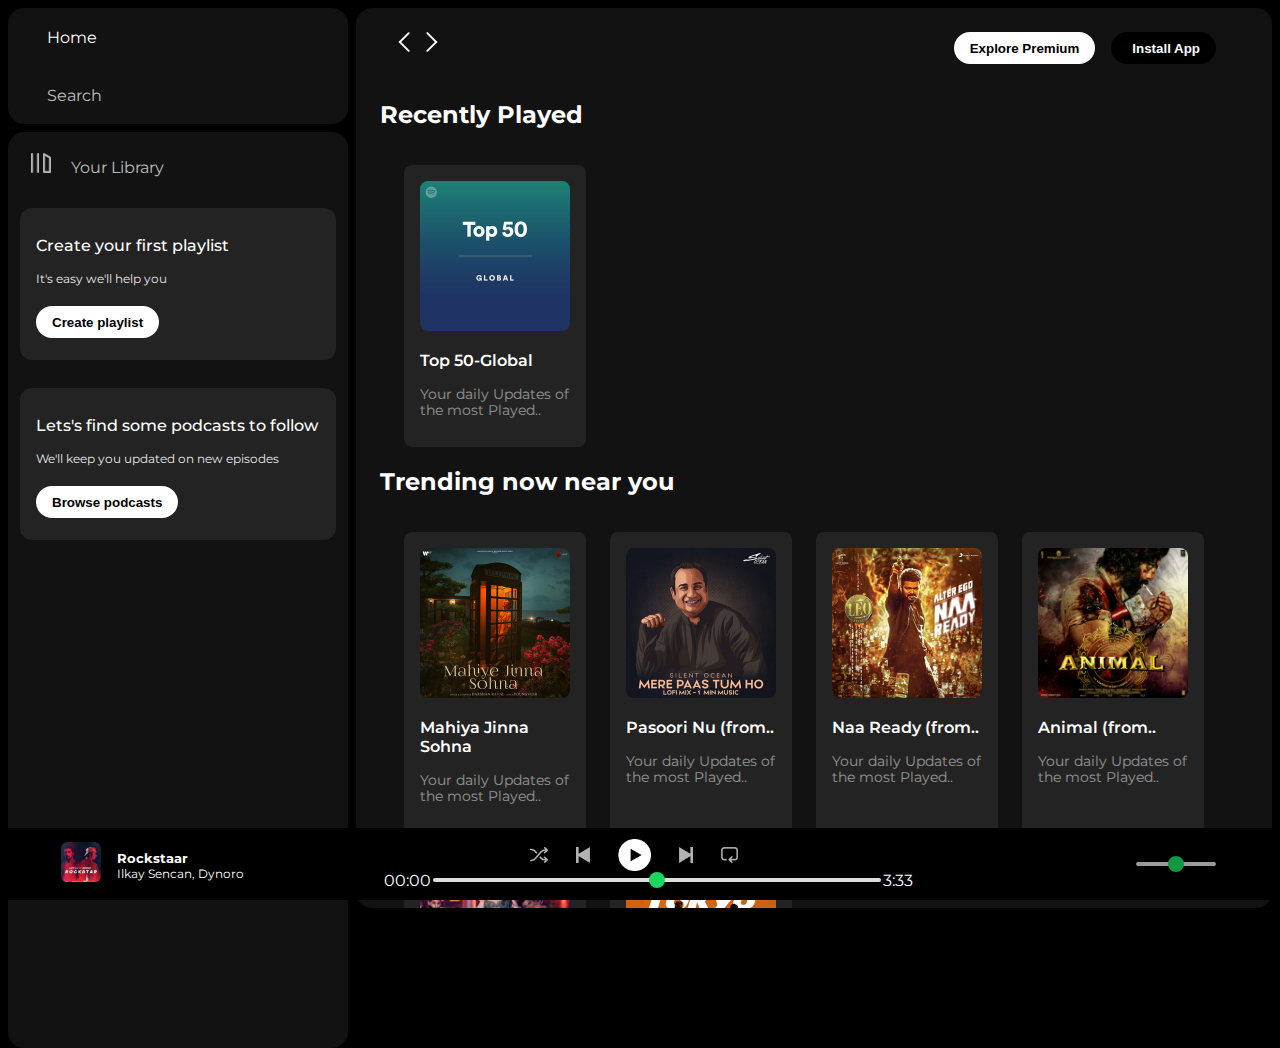
==== index.html @ a1e3c108 "name change" ====
<!DOCTYPE html>
<html lang="en">
<head>
    <meta charset="UTF-8">
    <meta name="viewport" content="width=device-width, initial-scale=1.0">
    <title>Spotify - Web Player: Music for everyone </title>
    <link rel="stylesheet" href="https://cdnjs.cloudflare.com/ajax/libs/font-awesome/6.6.0/css/all.min.css" integrity="sha512-Kc323vGBEqzTmouAECnVceyQqyqdsSiqLQISBL29aUW4U/M7pSPA/gEUZQqv1cwx4OnYxTxve5UMg5GT6L4JJg==" crossorigin="anonymous" referrerpolicy="no-referrer" />
    <link rel="icon" href="logo.png">
    <link rel="stylesheet" href="index.css">
    
    <link rel="preconnect" href="https://fonts.googleapis.com">
    <link rel="preconnect" href="https://fonts.gstatic.com" crossorigin>
    <link href="https://fonts.googleapis.com/css2?family=Montserrat:ital,wght@0,100..900;1,100..900&display=swap" rel="stylesheet">
</head>
<body>
    <div class="main" >
        <div class="sidebar">
            <div class="nav">
                <div class="nav-option" style="opacity: 1;">
                    <i class="fa-solid fa-house"></i>
                    <a href="#">Home</a>
                </div>
                <div class="nav-option">
                    <i class="fa-solid fa-magnifying-glass"></i>
                    <a href="#">Search</a>
                </div>
            </div>
            <div class="library">
                <div class="options">
                    <div class="lib-options nav-option" >
                        <img src="./Assests/library_icon.png">
                        <a href="#">Your Library</a>
                    </div>
                    <div class="icons">
                        <i class="fa-solid fa-plus"></i>
                        <i class="fa-solid fa-arrow-right"></i>
                    </div>
                </div>
                <div class="lib-box">
                    <div class="box">
                       <p class="box-p1">Create your first playlist</p>
                       <p class="box-p2">It's easy we'll help you </p>
                       <button class="badge">Create playlist</button>
                    </div>
                    <div class="box">
                        <p class="box-p1">Lets's find some podcasts to follow</p>
                        <p class="box-p2">We'll keep you updated on new episodes</p>
                        <button class="badge">Browse podcasts</button>
                     </div>
                </div>
            </div>
        </div>
        <div class="main_content">
            <div class="sticky-nav">
                <div class="sticky-nav-icon">
                    <img src="./Assests/backward_icon.png">
                    <img src="./Assests/forward_icon.png"class="hide">
                </div>
                 <div class="sticky-nav-option">
                    <button class="badge nav-item hide">Explore Premium</button>
                    <button class="badge nav-item dark-badge"><i class="fa-sharp fa-regular fa-circle-down" style="margin-right:5px ;"></i>Install App</button>
                    <i class="fa-regular fa-user nav-item"></i>
                 </div>
            </div>  

                <h2>Recently Played</h2>
                <div class="cards-container">
                    <div class="card">
                        <img src="./Assests/card1img.jpeg"class="card-img">
                        <p class="card-title">Top 50-Global</p>
                        <p class="card-info">Your daily Updates of the most Played..</p>
                    </div>
                </div>

                <h2>Trending now near you</h2>
                <div class="cards-container">
                    <div class="card">
                        <img src="./Assests/card2img.jpeg"class="card-img">
                        <p class="card-title">Mahiya Jinna Sohna</p>
                        <p class="card-info">Your daily Updates of the most Played..</p>
                    </div>
                    <div class="card">
                        <img src="./Assests/card3img.jpeg"class="card-img">
                        <p class="card-title">Pasoori Nu &#40from..</p>
                        <p class="card-info">Your daily Updates of the most Played..</p>
                    </div>
                    <div class="card">
                        <img src="./Assests/card4img.jpeg"class="card-img">
                        <p class="card-title">Naa Ready &#40from..</p>
                        <p class="card-info">Your daily Updates of the most Played..</p>
                    </div>
                    <div class="card">
                        <img src="./Assests/card7img.jpeg"class="card-img">
                        <p class="card-title"> Animal &#40from..</p>
                        <p class="card-info">Your daily Updates of the most Played..</p>
                    </div>
                    <div class="card">
                        <img src="./Assests/card8img.jpeg"class="card-img">
                        <p class="card-title">AAj ki RAAt &#40from.</p>
                        <p class="card-info">Your daily Updates of the most Played..</p>
                    </div>
                    <div class="card">
                        <img src="./Assests/card9img.jpeg"class="card-img">
                        <p class="card-title">Tokyo Drift &#40from..</p>
                        <p class="card-info">Your daily Updates of the most Played..</p>
                    </div>
                   
                </div>
                <h2>Featured Charts</h2>
                <div class="cards-container">
                    <div class="card">
                        <img src="./Assests/card5img.jpeg"class="card-img">
                        <p class="card-title">Top Songs-Global</p>
                        <p class="card-info">Your daily Updates of the most Played..</p>
                    </div>
                    <div class="card">
                        <img src="./Assests/card6img.jpeg"class="card-img">
                        <p class="card-title">Top Songs-India</p>
                        <p class="card-info">Your daily Updates of the most Played..</p>
                    </div>
                    <div class="card">
                        <img src="./Assests/card1img.jpeg"class="card-img">
                        <p class="card-title">Top 50-Global</p>
                        <p class="card-info">Your daily Updates of the most Played..</p>
                    </div>
                </div>
                <div class="footer">
                    <div class="line"></div>
                </div>
        </div>
        <div class="music-player">
            <div class="album">
                <div class="album-img">
                    <img src="./Assests/rocstarimg.jpeg" class="rock">
                </div>
                <div class="album-title">
                        <h3>Rockstaar</h3>
                        <p> Ilkay Sencan, Dynoro</p>
                </div>
                <div class="album-icon">
                    <i class="fa-regular fa-heart"></i>
                    <!-- <i class="fa-solid fa-circle-plus"></i> -->
                </div>
            </div>
            <div class="player">
               <div class="player-controls">
                <img src="./Assests/player_icon1.png" class="player-control-icon">
                <img src="./Assests/player_icon2.png" class="player-control-icon">
                <img src="./Assests/player_icon3.png" class="player-control-icon" style="opacity:1;height:2rem;">
                <img src="./Assests/player_icon4.png" class="player-control-icon">
                <img src="./Assests/player_icon5.png" class="player-control-icon">
               </div>
               <div class="playback-bar">
                  <span class="current-time">00:00</span>
                  <input type="range" min="0"max="100"class="progress-bar"step="1">
                  <span class="tot-time">3:33</span>
               </div>
            </div>
            <div class="controls">
                <i class="fa-regular fa-circle-play ic1"></i>
                <i class="fa-solid fa-microphone-lines ic1"></i>
                <i class="fa-solid fa-right-left ic1"></i>
                <i class="fa-solid fa-headphones ic1 "></i>
                <i class="fa-solid fa-volume-high ic1"></i>
                <input type="range" min="0"max="100"class="progress-bar ic1 range2"step="1">
                <i class="fa-solid fa-expand ic1"></i>
            </div>
        </div>
    </div>
</body>
</html>
---- index.css ----
body{
  font-family: "Montserrat", system-ui;
  margin: 0;
  background-color: #000;
  color: #fff;
  overflow: hidden;
}
.main{
  display: flex;
  height: 100vh;
  padding: 0.5rem;
}
.sidebar{
  background-color:black;
  width: 340px;
  border-radius: 1rem; /*16px*/
  margin-right: 0.5rem;
}
.main_content{
  background-color: #121212;
  flex: 1;
  border-radius: 1rem;
  overflow: auto;
  padding: 0 1.5rem 0 1.5rem;
}
.music-player{
  background-color: #000;
  position: fixed;
  bottom: 0px;
  width: 100%;
  height: 72px;
}
a{
  text-decoration: none;
  color: #fff;
}
.nav{
  background-color:#121212 ;
  border-radius: 1rem;
  display: flex;
  flex-direction: column;
  justify-content: center;
  height: 100px;
  padding: .5rem 0.75rem;
}
.nav-option{
  line-height:2.5rem ;
  opacity: .7;
  padding: 0.5rem 0.7rem;
}
.nav-option:hover{
  opacity: 1;
}
.nav-option i{
  font-size: 1.25rem;
}
.nav-option a{
  font-size: 1rem;
  margin-left: 1rem;
}
.library{
  background-color: #121212;
  border-radius:1rem ;
  height: 100vh;
  margin-top: .5rem;
  padding:.5rem .75rem ;
}
.options{
  display: flex;
  justify-content: space-between;
  align-items: center;
  
}
.lib-options img{
  height: 1.25rem;
  width: 1.25rem; 
}
.icons{
  font-size: 1.25rem; 
  display: flex;
}
.icons i{
  opacity: 0.7;
  margin-right: 1rem;
}
.icons i:hover{
      opacity: 1;
}
.box{
  height: 8rem;
  background-color: #232323;
  border-radius: 0.75rem;
  margin: 0.75rem 0 1.75rem 0;
  padding:0.75rem 1rem ;
}
.box-p1{
  font-size: 1rem;
  font-weight: 500;
}
.box-p2{
  font-size: 0.750rem;
  opacity: 0.9;
}
.badge{
  background-color: #fff;
  border: none;
  border-radius: 100px;
  padding: 0.25rem 1rem;
  font-weight: 700;
  margin-top: 0.5rem;
  height: 2rem;
  width: fit-content;
}
.dark-badge{
  background-color: #000;
  color: #fff;
}
.sticky-nav{
    position: sticky;
    top: 0;
    background-color: #121212;
    display: flex;
    justify-content: space-between;
    align-items: center;
    padding: 1rem 0 1rem 0;
    z-index: 8;
}
.sticky-nav-icon{
  margin-left: .75rem;
}
.sticky-nav-option{
  display: flex;
  justify-content: center;
  align-items: center;
}
.nav-item{
   margin-right: 1rem;
}
@media (max-width:1000px){
  .hide{
    display: none;
  }
}
.card{
  background-color: #232323;
  width: 150px;
  border-radius: 0.5rem;
  padding: 1rem;
  margin-left: 1.5rem;
  margin-top: 1rem;
}
.cards-container{
  display: flex;
  flex-wrap: wrap;
}
.card-img{
  width: 100%;
  border-radius: 0.5rem;
}
.card-title{
  font-weight: 600;
}
.card-info{
  font-size: 0.85rem;
  opacity: 0.5;
}
.footer{
  height: 250px;
  display: flex;
  align-items: center;
  justify-content: center;
}
.line{
  width: 90%;
  height: 50%;
  border-top: 1px solid white;
  opacity: 0.4;
}
.music-player{
  display: flex;
  justify-content: space-between;
  align-items: center;
}
.album{
  width: 25%;
}
.player{
  width: 50%;
}
.controls{
  width: 25%;
}
.player-controls{
  display: flex;
  justify-content:center;
  align-items: center;
}
.player-control-icon{
  height: 1rem;
  margin-right: 1.75rem;
  opacity: 0.7;
}
.player-control-icon:hover{
  opacity: 1;
}
.playback-bar{
  display: flex;
  justify-content:center ;
  align-items: center;
}
.progress-bar{
  width: 70%;
  appearance: none;
  background-color: transparent;
  cursor: pointer;
}
.progress-bar::-webkit-slider-runnable-track{
  background-color:#ddd;
  border-radius: 100px;
  height: .2rem;
}
.progress-bar::-webkit-slider-thumb{
  appearance: none;
  height: 1rem;
  width: 1rem;
  background-color: #1bd760;
  border-radius: 50%;
  margin-top:-6px;
}
.album{
  display: flex;
  justify-content: center;
  align-items: center;
}
.rock{
  height: 2.5rem;
  border-radius: .4rem;
  margin-right:  1rem ;
}
.album-title h3{ 
  font-size: .8rem;
  margin-top: 1rem;
}
.album-title p{
  font-size: .750rem;
  margin-top: -.8rem;
}
.album-title h3:hover{
  text-decoration: underline;
}
.album-title p:hover{
  text-decoration: underline;
}
.album-icon{
  display: flex;
  margin: 1rem;
  font-size: 1rem;
  opacity: .7;
}
.album-icon:hover{
  opacity: 1;
}
.controls{
  display: flex;
  justify-content: start;
  align-items: center;
}
.ic1{
  margin: 1rem 0rem;
  padding: 0 .5rem;
  width: 1rem;
  opacity: .7;
}
.ic1:hover{
  opacity: 1;
  font-size: large;
}
.range2{
  width: 5rem;
}
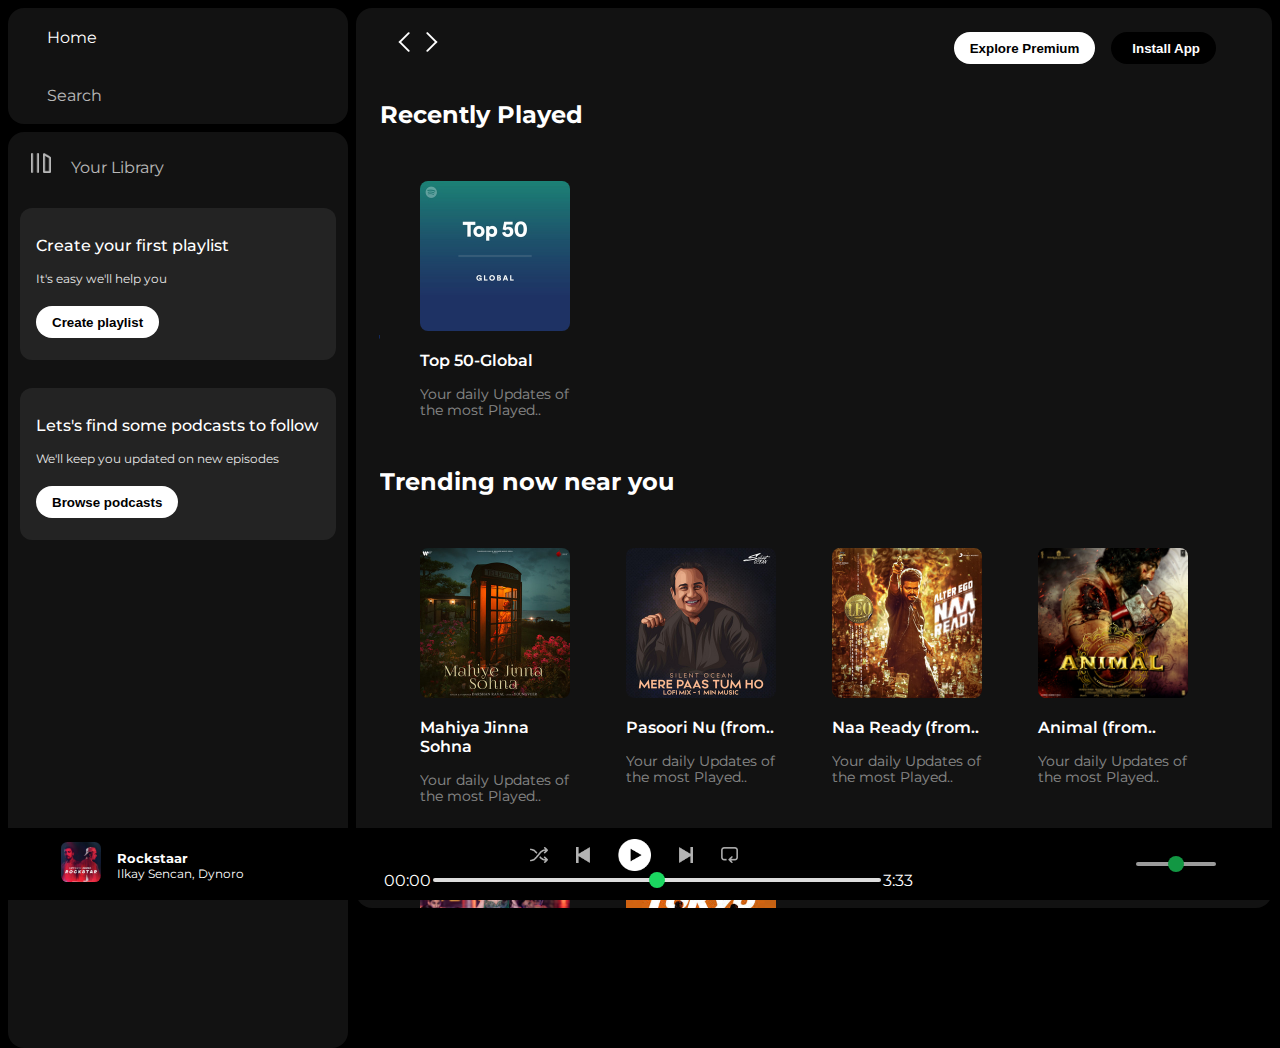
==== commit a299db17: "play button add" ====
--- a/index.html
+++ b/index.html
@@ -5,7 +5,7 @@
     <meta name="viewport" content="width=device-width, initial-scale=1.0">
     <title>Spotify - Web Player: Music for everyone </title>
     <link rel="stylesheet" href="https://cdnjs.cloudflare.com/ajax/libs/font-awesome/6.6.0/css/all.min.css" integrity="sha512-Kc323vGBEqzTmouAECnVceyQqyqdsSiqLQISBL29aUW4U/M7pSPA/gEUZQqv1cwx4OnYxTxve5UMg5GT6L4JJg==" crossorigin="anonymous" referrerpolicy="no-referrer" />
-    <link rel="icon" href="logo.png">
+    <link rel="icon" href="Assests\logo.png">
     <link rel="stylesheet" href="index.css">
     
     <link rel="preconnect" href="https://fonts.googleapis.com">
@@ -67,6 +67,7 @@
                 <div class="cards-container">
                     <div class="card">
                         <img src="./Assests/card1img.jpeg"class="card-img">
+                        <div class="plybtn"><i class="fa-solid fa-play"></i></div>  
                         <p class="card-title">Top 50-Global</p>
                         <p class="card-info">Your daily Updates of the most Played..</p>
                     </div>
@@ -76,31 +77,37 @@
                 <div class="cards-container">
                     <div class="card">
                         <img src="./Assests/card2img.jpeg"class="card-img">
+                        <div class="plybtn"><i class="fa-solid fa-play"></i></div>
                         <p class="card-title">Mahiya Jinna Sohna</p>
                         <p class="card-info">Your daily Updates of the most Played..</p>
                     </div>
                     <div class="card">
                         <img src="./Assests/card3img.jpeg"class="card-img">
+                        <div class="plybtn"><i class="fa-solid fa-play"></i></div>
                         <p class="card-title">Pasoori Nu &#40from..</p>
                         <p class="card-info">Your daily Updates of the most Played..</p>
                     </div>
                     <div class="card">
                         <img src="./Assests/card4img.jpeg"class="card-img">
+                        <div class="plybtn"><i class="fa-solid fa-play"></i></div>
                         <p class="card-title">Naa Ready &#40from..</p>
                         <p class="card-info">Your daily Updates of the most Played..</p>
                     </div>
                     <div class="card">
                         <img src="./Assests/card7img.jpeg"class="card-img">
+                        <div class="plybtn"><i class="fa-solid fa-play"></i></div>
                         <p class="card-title"> Animal &#40from..</p>
                         <p class="card-info">Your daily Updates of the most Played..</p>
                     </div>
                     <div class="card">
                         <img src="./Assests/card8img.jpeg"class="card-img">
+                        <div class="plybtn"><i class="fa-solid fa-play"></i></div>
                         <p class="card-title">AAj ki RAAt &#40from.</p>
                         <p class="card-info">Your daily Updates of the most Played..</p>
                     </div>
                     <div class="card">
                         <img src="./Assests/card9img.jpeg"class="card-img">
+                        <div class="plybtn"><i class="fa-solid fa-play"></i></div>
                         <p class="card-title">Tokyo Drift &#40from..</p>
                         <p class="card-info">Your daily Updates of the most Played..</p>
                     </div>
@@ -110,16 +117,19 @@
                 <div class="cards-container">
                     <div class="card">
                         <img src="./Assests/card5img.jpeg"class="card-img">
+                        <div class="plybtn"><i class="fa-solid fa-play"></i></div>
                         <p class="card-title">Top Songs-Global</p>
                         <p class="card-info">Your daily Updates of the most Played..</p>
                     </div>
                     <div class="card">
                         <img src="./Assests/card6img.jpeg"class="card-img">
+                        <div class="plybtn"><i class="fa-solid fa-play"></i></div>
                         <p class="card-title">Top Songs-India</p>
                         <p class="card-info">Your daily Updates of the most Played..</p>
                     </div>
                     <div class="card">
                         <img src="./Assests/card1img.jpeg"class="card-img">
+                        <div class="plybtn"><i class="fa-solid fa-play"></i></div>
                         <p class="card-title">Top 50-Global</p>
                         <p class="card-info">Your daily Updates of the most Played..</p>
                     </div>
--- a/index.css
+++ b/index.css
@@ -142,12 +142,45 @@
   }
 }
 .card{
-  background-color: #232323;
+  /* background-color: #232323; */
   width: 150px;
   border-radius: 0.5rem;
   padding: 1rem;
   margin-left: 1.5rem;
   margin-top: 1rem;
+  position: relative;
+}
+.card:hover{
+  background-color: #232323;
+  transform: scale(1.1);
+  transition: .4s;
+}
+.card:hover .plybtn{
+  opacity: 1;
+  top: 110px;
+  
+}
+.plybtn:hover{
+  transform: scale(1.1);
+}
+.plybtn{
+  position: absolute;
+  background-color:  #1bd760;;
+  height: 40px;
+  width: 40px;
+  border-radius: 50%;
+  display: flex;
+  justify-content: center;
+  align-items: center;
+  top: 120px;
+  right: 20px;
+  opacity: 0;
+  transition: .4s;
+  cursor: pointer;
+  >i{
+    font-size: 25px;
+    color: #000;
+  }
 }
 .cards-container{
   display: flex;
